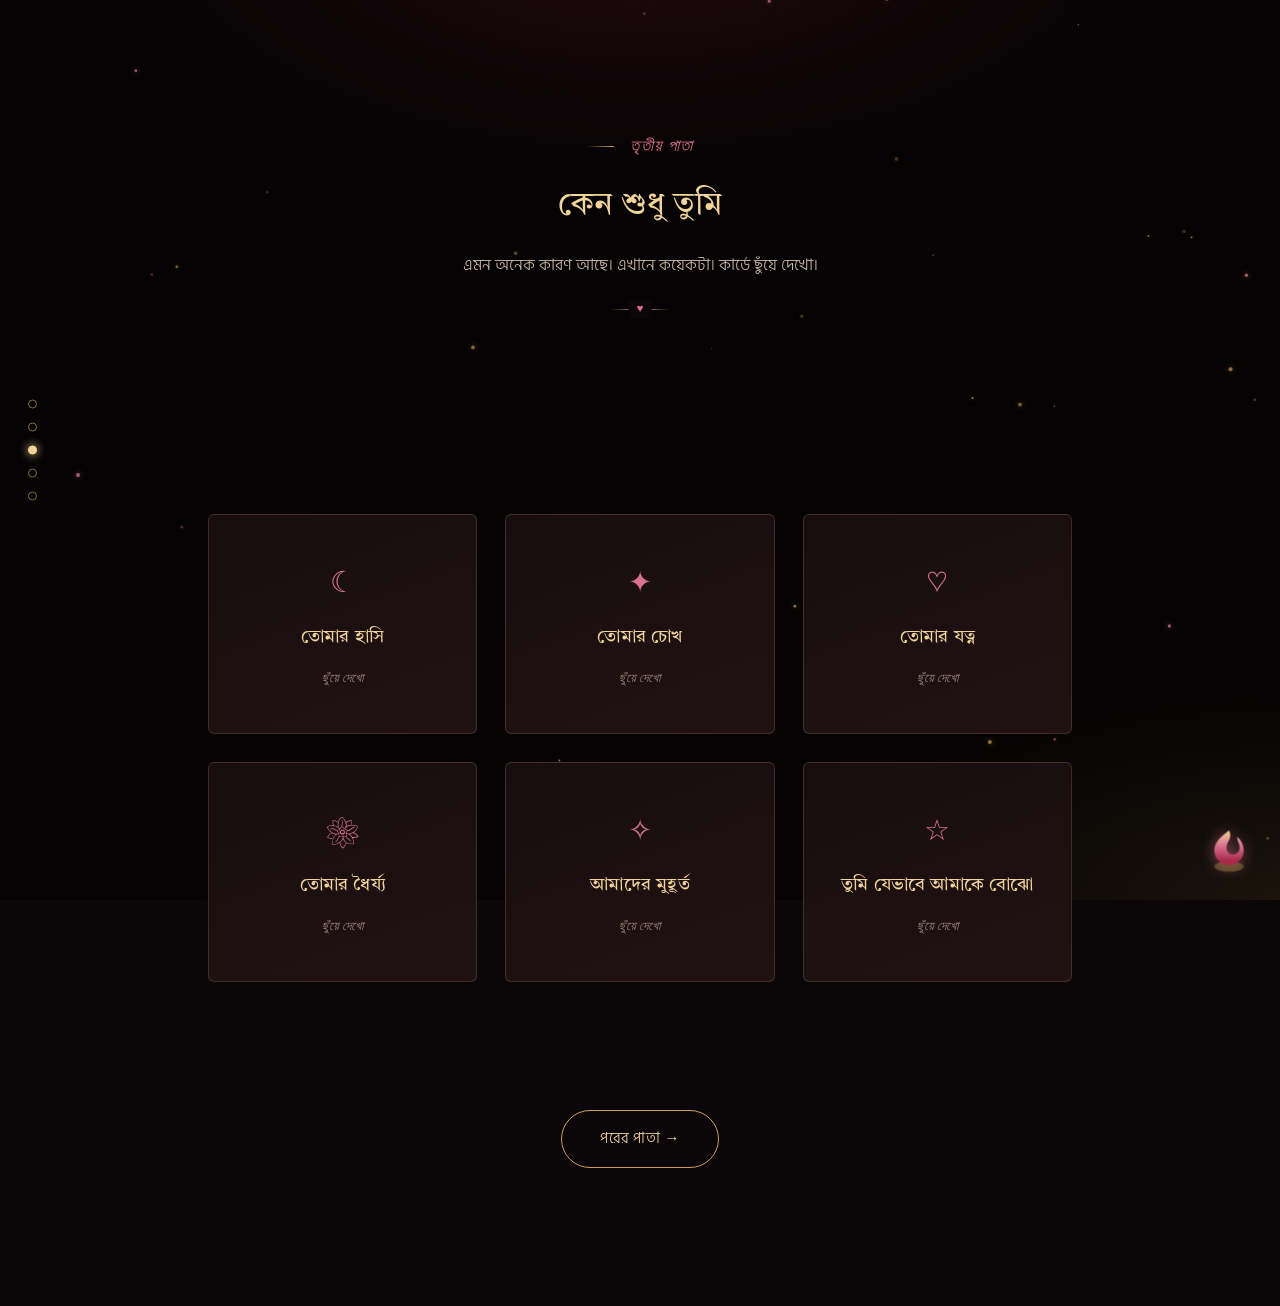
==== reasons.html @ b556f9ae "first commit" ====
<!DOCTYPE html>
<html lang="bn">
<head>
<meta charset="UTF-8">
<meta name="viewport" content="width=device-width, initial-scale=1.0">
<meta name="description" content="কেন শুধু তুমি - ছয়টি কারণ কেন আপনার প্রিয়জন আপনার জন্য বিশেষ। ইন্টারেক্টিভ কার্ড এবং ব্যক্তিগত বার্তা।">
<meta name="keywords" content="কারণ, ভালোবাসা, বিশেষত্ব, প্রেম, বার্তা">
<meta name="author" content="Confession Share">
<meta property="og:type" content="website">
<meta property="og:title" content="কেন শুধু তুমি - প্রেমের কারণ">
<meta property="og:description" content="ছয়টি বিশেষ কারণ কেন আপনার প্রিয়জন আপনার জন্য অনন্য এবং প্রিয়।">
<meta name="twitter:card" content="summary_large_image">
<meta name="robots" content="index, follow">
<link rel="canonical" href="https://your-domain-here.com/reasons.html">
<link rel="stylesheet" href="style.css">
<link rel="icon" href="data:image/svg+xml,<svg xmlns='http://www.w3.org/2000/svg' viewBox='0 0 100 100'><text y='75' font-size='75' fill='%23d9728f'>❤</text></svg>" type="image/svg+xml">
<title>কেন শুধু তুমি - প্রেমের কারণ</title>
<script type="application/ld+json">
{
  "@context": "https://schema.org",
  "@type": "CreativeWork",
  "name": "কেন শুধু তুমি",
  "description": "ছয়টি বিশেষ কারণ কেন আপনার প্রিয়জন আপনার জন্য অনন্য এবং প্রিয়।",
  "url": "https://your-domain-here.com/reasons.html",
  "genre": "Romance",
  "inLanguage": "bn"
}
</script>
<style>
  .cards-grid {
    max-width: 920px;
    margin: var(--space-4) auto var(--space-6);
    padding: 0 var(--space-3);
    display: grid;
    grid-template-columns: repeat(3, 1fr);
    gap: var(--space-3);
  }
  @media (max-width: 760px) { .cards-grid { grid-template-columns: repeat(2, 1fr); } }
  @media (max-width: 480px) { .cards-grid { grid-template-columns: 1fr; } }

  .flip-card {
    perspective: 1200px;
    height: 220px;
  }
  .flip-inner {
    position: relative;
    width: 100%; height: 100%;
    transition: transform 0.7s cubic-bezier(0.4,0.2,0.2,1);
    transform-style: preserve-3d;
  }
  .flip-card:hover .flip-inner,
  .flip-card.tapped .flip-inner { transform: rotateY(180deg); }

  .face {
    position: absolute; inset: 0;
    backface-visibility: hidden;
    border: 1px solid var(--line);
    border-radius: 6px;
    display: flex;
    flex-direction: column;
    align-items: center;
    justify-content: center;
    padding: var(--space-2);
    text-align: center;
  }
  .face-front {
    background: linear-gradient(160deg, var(--bg-elev), var(--bg-elev-2));
  }
  .face-front .icon { font-size: 1.8rem; margin-bottom: 0.7rem; color: var(--rose-soft); }
  .face-front h3 { font-size: 1.15rem; }
  .face-front .hint { font-family: var(--font-accent); font-style: italic; font-size: 0.8rem; color: var(--muted); margin-top: 0.8rem; }

  .face-back {
    background: linear-gradient(160deg, var(--rose-deep), var(--bg-elev));
    transform: rotateY(180deg);
    border-color: var(--gold);
  }
  .face-back p { font-size: 0.92rem; color: var(--cream); line-height: 1.65; }

  .next-wrap { text-align: center; margin-bottom: var(--space-6); }
</style>
</head>
<body data-page="3" data-step="3">

<canvas id="particles"></canvas>

<main class="page">
  <div class="section reveal">
    <p class="eyebrow" style="justify-content:center">তৃতীয় পাতা</p>
    <h1>কেন শুধু তুমি</h1>
    <p style="color:var(--cream-dim); margin-top:var(--space-2); font-size:1.02rem;">এমন অনেক কারণ আছে। এখানে কয়েকটা। কার্ডে ছুঁয়ে দেখো।</p>
    <div class="divider"></div>
  </div>

  <div class="cards-grid">
    <div class="flip-card reveal">
      <div class="flip-inner">
        <div class="face face-front"><span class="icon">☾</span><h3>তোমার হাসি</h3><span class="hint">ছুঁয়ে দেখো</span></div>
        <div class="face face-back"><p>তোমার হাসিতে এমন কিছু আছে, যা প্রতিবার আমাকে নতুন করে তোমার প্রেমে ফেলে দেয়। [এখানে ব্যক্তিগত কথা লিখো]</p></div>
      </div>
    </div>
    <div class="flip-card reveal">
      <div class="flip-inner">
        <div class="face face-front"><span class="icon">✦</span><h3>তোমার চোখ</h3><span class="hint">ছুঁয়ে দেখো</span></div>
        <div class="face face-back"><p>তোমার চোখের দিকে তাকালে মনে হয়, এই পৃথিবীতে শুধু আমরা দুজনই আছি। [এখানে ব্যক্তিগত কথা লিখো]</p></div>
      </div>
    </div>
    <div class="flip-card reveal">
      <div class="flip-inner">
        <div class="face face-front"><span class="icon">♡</span><h3>তোমার যত্ন</h3><span class="hint">ছুঁয়ে দেখো</span></div>
        <div class="face face-back"><p>তুমি যেভাবে আমার ছোট ছোট কথা মনে রাখো, যেভাবে যত্ন করো — এটা আমার কাছে সবচেয়ে দামী জিনিস। [ব্যক্তিগত কথা]</p></div>
      </div>
    </div>
    <div class="flip-card reveal">
      <div class="flip-inner">
        <div class="face face-front"><span class="icon">❀</span><h3>তোমার ধৈর্য্য</h3><span class="hint">ছুঁয়ে দেখো</span></div>
        <div class="face face-back"><p>আমার সব ভুল, সব খারাপ দিন সহ্য করে যেভাবে তুমি পাশে থাকো, সেটা আমাকে প্রতিদিন শেখায় ভালোবাসা কাকে বলে। [ব্যক্তিগত কথা]</p></div>
      </div>
    </div>
    <div class="flip-card reveal">
      <div class="flip-inner">
        <div class="face face-front"><span class="icon">✧</span><h3>আমাদের মুহূর্ত</h3><span class="hint">ছুঁয়ে দেখো</span></div>
        <div class="face face-back"><p>আমাদের সাথে কাটানো প্রতিটা সাধারণ মুহূর্তও আমার কাছে অসাধারণ হয়ে ওঠে। [ব্যক্তিগত কথা]</p></div>
      </div>
    </div>
    <div class="flip-card reveal">
      <div class="flip-inner">
        <div class="face face-front"><span class="icon">☆</span><h3>তুমি যেভাবে আমাকে বোঝো</h3><span class="hint">ছুঁয়ে দেখো</span></div>
        <div class="face face-back"><p>না বলতেই তুমি বুঝে যাও আমার মনের কথা — এই বোঝাপড়াটাই আমার কাছে সবচেয়ে বড় ভালোবাসা। [ব্যক্তিগত কথা]</p></div>
      </div>
    </div>
  </div>

  <div class="next-wrap reveal">
    <a href="gallery.html" class="btn">পরের পাতা →</a>
  </div>
</main>

<div class="flame-mark">
  <svg viewBox="0 0 40 40" fill="none">
    <ellipse cx="20" cy="33" rx="11" ry="4" fill="#caa15a" opacity="0.35"/>
    <path class="flame-core" d="M20 6c3 6-2 8-2 13a5 5 0 0010 0c0-3-2-5-2-8 3 2 5 6 5 10a11 11 0 11-22 0c0-7 6-11 11-15z" fill="url(#g1)"/>
    <defs>
      <linearGradient id="g1" x1="20" y1="6" x2="20" y2="29" gradientUnits="userSpaceOnUse">
        <stop stop-color="#f2d49b"/>
        <stop offset="0.5" stop-color="#d9728f"/>
        <stop offset="1" stop-color="#a8294a"/>
      </linearGradient>
    </defs>
  </svg>
</div>

<nav class="chapter-nav" aria-label="অধ্যায় নেভিগেশন">
  <a href="index.html" data-page="1" aria-label="শুরু - প্রথম অধ্যায়"><span class="tip">শুরু</span></a>
  <a href="story.html" data-page="2" aria-label="আমাদের গল্প - দ্বিতীয় অধ্যায়"><span class="tip">আমাদের গল্প</span></a>
  <a href="reasons.html" data-page="3" aria-label="কারণ - তৃতীয় অধ্যায়"><span class="tip">কারণ</span></a>
  <a href="gallery.html" data-page="4" aria-label="মুহূর্ত - চতুর্থ অধ্যায়"><span class="tip">মুহূর্ত</span></a>
  <a href="propose.html" data-page="5" aria-label="প্রশ্ন - পঞ্চম অধ্যায়"><span class="tip">প্রশ্ন</span></a>
</nav>

<script src="script.js"></script>
<script>
  // tap-to-flip for touch devices
  document.querySelectorAll('.flip-card').forEach(card => {
    card.addEventListener('click', () => card.classList.toggle('tapped'));
  });
</script>
</body>
</html>
---- style.css ----
/* ============================================
   প্রেমপত্র — Design Tokens
   Theme: Romantic Dark (Black + Antique Gold + Deep Rose)
   ============================================ */

@import url('https://fonts.googleapis.com/css2?family=Tiro+Bangla:ital@0;1&family=Hind+Siliguri:wght@300;400;500;600;700&family=Cormorant+Garamond:ital,wght@0,400;0,500;1,400;1,500&display=swap');

:root {
  /* Colors */
  --bg: #0b0607;
  --bg-deep: #050303;
  --bg-elev: #170d0e;
  --bg-elev-2: #201213;
  --gold: #cda059;
  --gold-bright: #f2d49b;
  --gold-dim: #8a6f42;
  --rose: #a8294a;
  --rose-soft: #d9728f;
  --rose-deep: #6e152d;
  --cream: #f3e8d8;
  --cream-dim: #cdbdab;
  --muted: #9c8278;
  --line: rgba(205, 160, 89, 0.22);
  --line-bright: rgba(242, 212, 155, 0.45);

  /* Type */
  --font-display: 'Tiro Bangla', 'Noto Serif Bengali', serif;
  --font-body: 'Hind Siliguri', 'Noto Sans Bengali', sans-serif;
  --font-accent: 'Cormorant Garamond', serif;

  /* Rhythm */
  --space-1: 0.5rem;
  --space-2: 1rem;
  --space-3: 1.75rem;
  --space-4: 3rem;
  --space-5: 5rem;
  --space-6: 8rem;

  color-scheme: dark;
}

* { box-sizing: border-box; }
html { scroll-behavior: smooth; }

body {
  margin: 0;
  background: var(--bg);
  color: var(--cream);
  font-family: var(--font-body);
  font-weight: 300;
  line-height: 1.8;
  -webkit-font-smoothing: antialiased;
  overflow-x: hidden;
  position: relative;
}

/* subtle vignette + grain-like radial warmth behind all content */
body::before {
  content: "";
  position: fixed;
  inset: 0;
  z-index: 0;
  pointer-events: none;
  background:
    radial-gradient(ellipse 70% 50% at 50% -10%, rgba(168, 41, 74, 0.18), transparent 60%),
    radial-gradient(ellipse 60% 40% at 100% 100%, rgba(205, 160, 89, 0.10), transparent 60%),
    var(--bg-deep);
}

#particles {
  position: fixed;
  inset: 0;
  z-index: 1;
  pointer-events: none;
}

.page {
  position: relative;
  z-index: 2;
  min-height: 100vh;
}

h1, h2, h3 {
  font-family: var(--font-display);
  font-weight: 400;
  color: var(--gold-bright);
  margin: 0;
  letter-spacing: 0.01em;
}

p { margin: 0; }

a { color: inherit; text-decoration: none; }

::selection { background: var(--rose-deep); color: var(--gold-bright); }

::-webkit-scrollbar { width: 10px; }
::-webkit-scrollbar-track { background: var(--bg-deep); }
::-webkit-scrollbar-thumb { background: var(--gold-dim); border-radius: 10px; }

/* ===== Eyebrow / chapter label ===== */
.eyebrow {
  display: inline-flex;
  align-items: center;
  gap: var(--space-2);
  font-family: var(--font-accent);
  font-style: italic;
  font-size: 1.05rem;
  letter-spacing: 0.08em;
  color: var(--rose-soft);
  margin-bottom: var(--space-2);
}
.eyebrow::before {
  content: "";
  width: 28px;
  height: 1px;
  background: linear-gradient(90deg, transparent, var(--gold));
}

/* ===== Hairline divider ===== */
.divider {
  width: 60px;
  height: 1px;
  margin: var(--space-3) auto;
  background: linear-gradient(90deg, transparent, var(--gold), transparent);
  position: relative;
}
.divider::after {
  content: "♥";
  position: absolute;
  left: 50%;
  top: 50%;
  transform: translate(-50%, -50%);
  font-size: 0.7rem;
  color: var(--rose-soft);
  background: var(--bg);
  padding: 0 8px;
}

/* ===== Diya / flame — signature element, fixed corner, grows brighter per chapter ===== */
.flame-mark {
  position: fixed;
  bottom: var(--space-3);
  right: var(--space-3);
  z-index: 5;
  width: 46px;
  height: 46px;
  display: flex;
  align-items: center;
  justify-content: center;
  filter: drop-shadow(0 0 6px var(--flame-glow, rgba(205,160,89,0.35)));
}
.flame-mark svg { width: 100%; height: 100%; }
.flame-core {
  animation: flicker 2.6s ease-in-out infinite;
  transform-origin: 50% 85%;
}
@keyframes flicker {
  0%, 100% { transform: scale(1) rotate(0deg); opacity: 1; }
  25% { transform: scale(1.04, 0.97) rotate(-1deg); opacity: 0.95; }
  50% { transform: scale(0.97, 1.05) rotate(1deg); opacity: 1; }
  75% { transform: scale(1.02, 0.98) rotate(-0.5deg); opacity: 0.92; }
}

/* ===== Chapter dots nav ===== */
.chapter-nav {
  position: fixed;
  left: var(--space-3);
  top: 50%;
  transform: translateY(-50%);
  z-index: 5;
  display: flex;
  flex-direction: column;
  gap: 14px;
}
.chapter-nav a {
  width: 9px;
  height: 9px;
  border-radius: 50%;
  border: 1px solid var(--gold-dim);
  background: transparent;
  transition: all 0.4s ease;
  position: relative;
}
.chapter-nav a.active {
  background: var(--gold-bright);
  border-color: var(--gold-bright);
  box-shadow: 0 0 10px var(--gold-bright);
}
.chapter-nav a:hover { border-color: var(--gold-bright); }
.chapter-nav a .tip {
  position: absolute;
  left: 18px;
  top: 50%;
  transform: translateY(-50%);
  white-space: nowrap;
  font-family: var(--font-body);
  font-size: 0.78rem;
  color: var(--muted);
  opacity: 0;
  transition: opacity 0.3s ease;
  pointer-events: none;
}
.chapter-nav a:hover .tip { opacity: 1; }

@media (max-width: 720px) {
  .chapter-nav { display: none; }
}

/* ============================================
   Global mobile tightening
   ============================================ */
@media (max-width: 600px) {
  :root {
    --space-4: 2.2rem;
    --space-5: 3rem;
    --space-6: 4rem;
  }

  body { line-height: 1.7; }

  .section { padding: var(--space-6) var(--space-2); }

  .flame-mark {
    width: 36px;
    height: 36px;
    bottom: var(--space-2);
    right: var(--space-2);
  }

  .btn {
    padding: 0.85rem 1.9rem;
    font-size: 0.9rem;
    width: 100%;
    max-width: 280px;
  }

  .eyebrow { font-size: 0.92rem; }
  .eyebrow::before { width: 18px; }

  h1 { font-size: clamp(1.5rem, 7vw, 2.1rem) !important; }
  h2 { font-size: clamp(1.3rem, 6vw, 1.8rem) !important; }
  h3 { font-size: 1.05rem !important; }

  .divider { margin: var(--space-2) auto; }
}

@media (max-width: 380px) {
  .section { padding: var(--space-5) var(--space-1); }
  .flame-mark { width: 30px; height: 30px; }
}

/* ===== Buttons ===== */
.btn {
  display: inline-block;
  padding: 0.9rem 2.4rem;
  border: 1px solid var(--gold);
  border-radius: 999px;
  color: var(--gold-bright);
  font-family: var(--font-body);
  font-size: 0.95rem;
  letter-spacing: 0.04em;
  cursor: pointer;
  background: transparent;
  position: relative;
  overflow: hidden;
  transition: color 0.4s ease, border-color 0.4s ease, transform 0.2s ease;
}
.btn::before {
  content: "";
  position: absolute;
  inset: 0;
  background: linear-gradient(90deg, var(--rose-deep), var(--gold-dim));
  transform: scaleX(0);
  transform-origin: left;
  transition: transform 0.45s ease;
  z-index: -1;
}
.btn:hover::before { transform: scaleX(1); }
.btn:hover { color: var(--cream); border-color: var(--gold-bright); transform: translateY(-2px); }
.btn:active { transform: translateY(0); }

/* ===== Reveal on scroll ===== */
.reveal {
  opacity: 0;
  transform: translateY(28px);
  transition: opacity 0.9s ease, transform 0.9s ease;
}
.reveal.in { opacity: 1; transform: translateY(0); }

@media (prefers-reduced-motion: reduce) {
  * { animation-duration: 0.01ms !important; animation-iteration-count: 1 !important; transition-duration: 0.01ms !important; scroll-behavior: auto !important; }
}

/* ===== Section helpers ===== */
.section {
  max-width: 880px;
  margin: 0 auto;
  padding: var(--space-6) var(--space-3);
  text-align: center;
}
.kicker-num {
  font-family: var(--font-accent);
  font-style: italic;
  color: var(--gold-dim);
  font-size: 1.1rem;
}
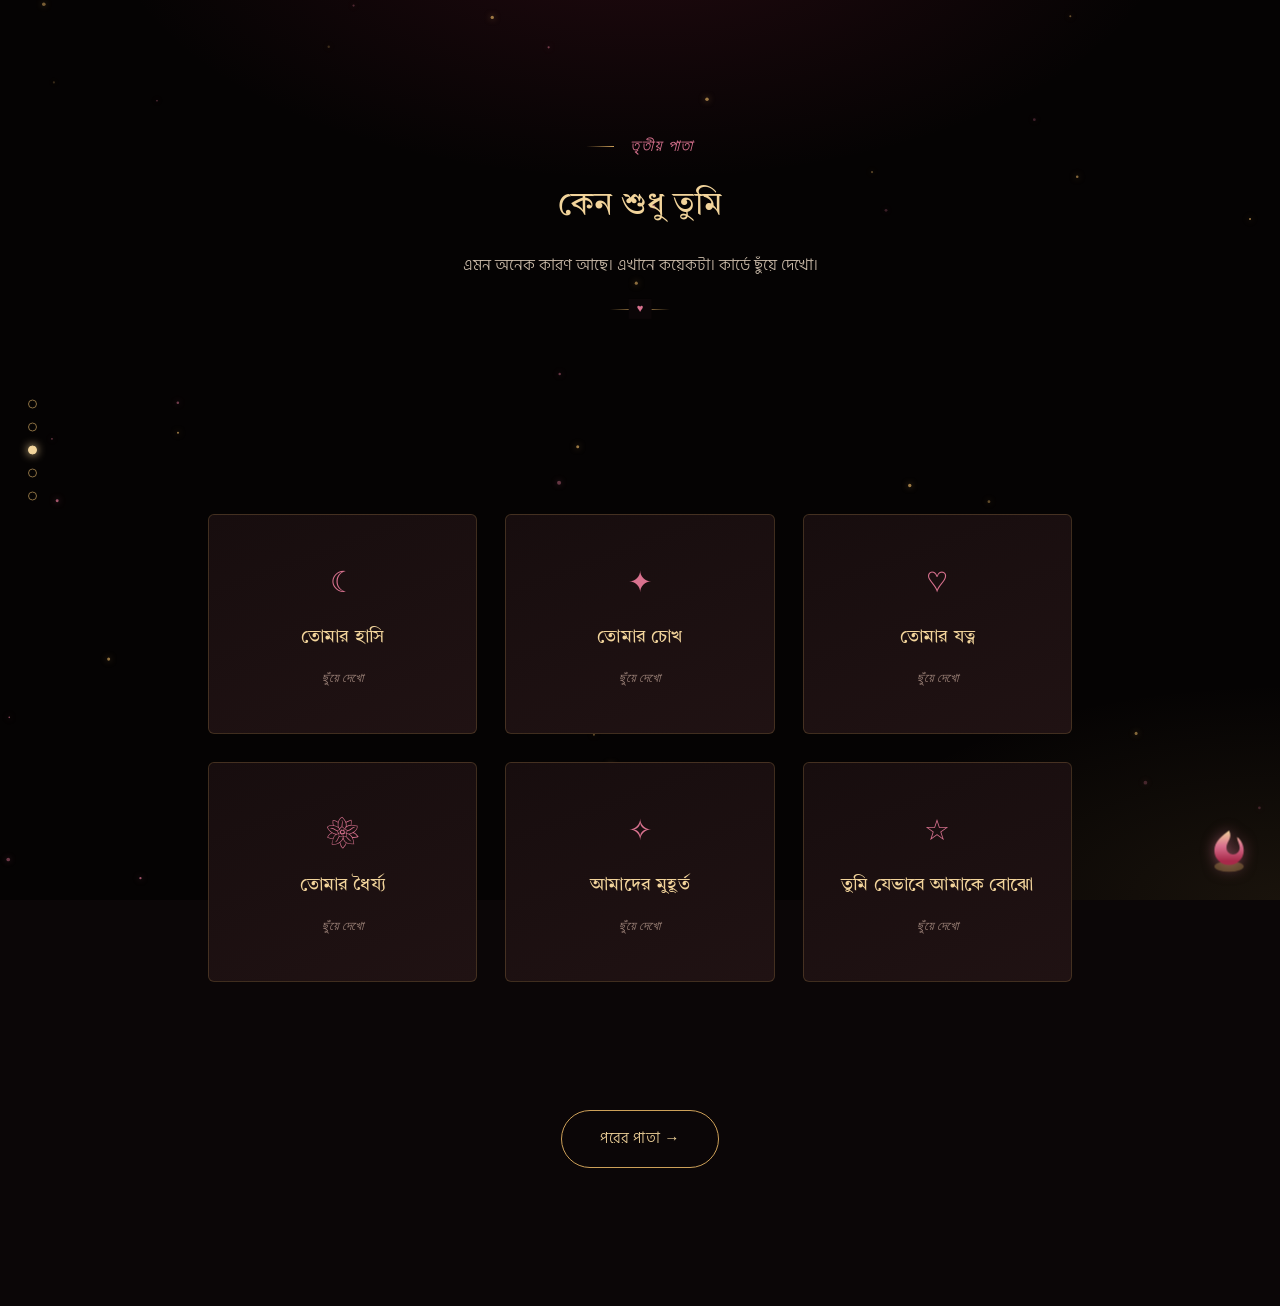
==== commit 214abab6: "test update" ====
--- a/reasons.html
+++ b/reasons.html
@@ -11,7 +11,7 @@
 <meta property="og:description" content="ছয়টি বিশেষ কারণ কেন আপনার প্রিয়জন আপনার জন্য অনন্য এবং প্রিয়।">
 <meta name="twitter:card" content="summary_large_image">
 <meta name="robots" content="index, follow">
-<link rel="canonical" href="https://your-domain-here.com/reasons.html">
+<link rel="canonical" href="https://confession-style.vercel.app/reasons.html">
 <link rel="stylesheet" href="style.css">
 <link rel="icon" href="data:image/svg+xml,<svg xmlns='http://www.w3.org/2000/svg' viewBox='0 0 100 100'><text y='75' font-size='75' fill='%23d9728f'>❤</text></svg>" type="image/svg+xml">
 <title>কেন শুধু তুমি - প্রেমের কারণ</title>
@@ -21,7 +21,7 @@
   "@type": "CreativeWork",
   "name": "কেন শুধু তুমি",
   "description": "ছয়টি বিশেষ কারণ কেন আপনার প্রিয়জন আপনার জন্য অনন্য এবং প্রিয়।",
-  "url": "https://your-domain-here.com/reasons.html",
+  "url": "https://confession-style.vercel.app//reasons.html",
   "genre": "Romance",
   "inLanguage": "bn"
 }
